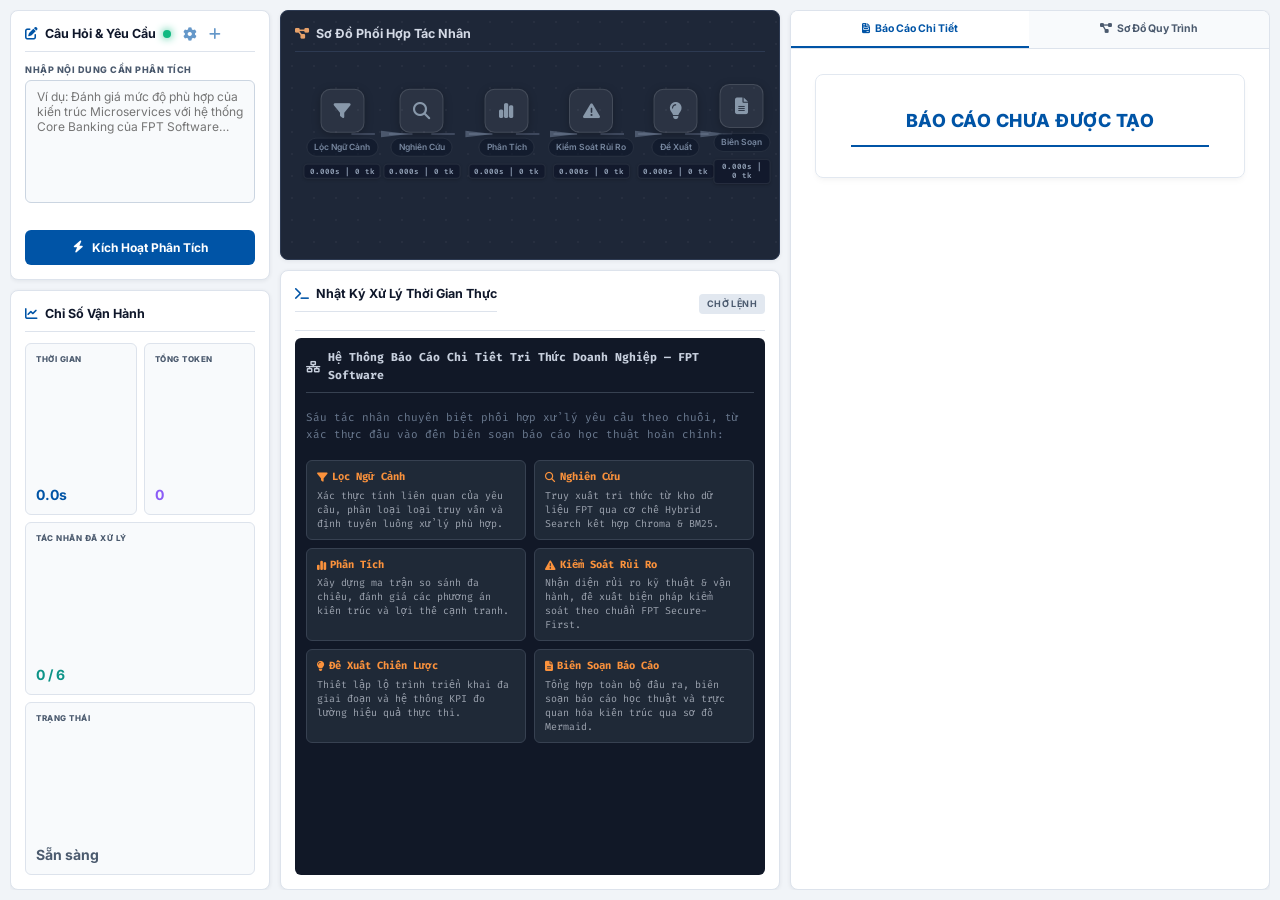
==== static/index.html @ 43782a9c "Sửa lỗi PDF trang trắng: Đổi sang html2pdf.js, bỏ opacity:0, thêm fallback window.print() Nguyên nhâ" ====
<!DOCTYPE html>
<html lang="vi">
<head>
    <meta charset="UTF-8">
    <meta name="viewport" content="width=device-width, initial-scale=1.0">
    <title>FPT Software — Nền Tảng Báo Cáo Chi Tiết Chiến Lược Multi-Agent AI</title>
    <meta name="description" content="Hệ thống nghiên cứu và báo cáo chi tiết AI-First của FPT Software, vận hành bởi kiến trúc Multi-Agent.">
    <link rel="icon" type="image/png" href="/favicon.png">
    <!-- Google Fonts -->
    <link rel="preconnect" href="https://fonts.googleapis.com">
    <link rel="preconnect" href="https://fonts.gstatic.com" crossorigin>
    <link href="https://fonts.googleapis.com/css2?family=Inter:wght@300;400;500;600;700;800&family=Fira+Code:wght@400;500&display=swap" rel="stylesheet">
    <!-- Font Awesome -->
    <link rel="stylesheet" href="lib/all.min.css?v=20">
    <!-- Main Stylesheet -->
    <link rel="stylesheet" href="style.css?v=33">
    <!-- Markdown Parser -->
    <script src="lib/marked.min.js"></script>
    <!-- KaTeX for LaTeX rendering -->
    <link rel="stylesheet" href="https://cdnjs.cloudflare.com/ajax/libs/KaTeX/0.16.8/katex.min.css" crossorigin="anonymous">
    <script src="https://cdnjs.cloudflare.com/ajax/libs/KaTeX/0.16.8/katex.min.js" crossorigin="anonymous"></script>
    <script src="https://cdnjs.cloudflare.com/ajax/libs/KaTeX/0.16.8/contrib/auto-render.min.js" crossorigin="anonymous"></script>
    <!-- Mermaid Diagram Library -->
    <script src="lib/mermaid.min.js"></script>
    <!-- html-docx-js: converts HTML to real .docx Word file -->
    <script src="lib/html-docx.js"></script>
    <!-- html2pdf.js: client-side PDF generation with auto-download -->
    <script src="https://cdnjs.cloudflare.com/ajax/libs/html2pdf.js/0.10.1/html2pdf.bundle.min.js" crossorigin="anonymous"></script>
    <script>
        mermaid.initialize({
            startOnLoad: false,
            theme: 'neutral',
            securityLevel: 'loose',
            flowchart: { useMaxWidth: true, htmlLabels: false }
        });
    </script>
</head>
<body>
    <div class="app-container">

        <!-- Main Workspace -->
        <main class="workspace">

            <!-- ═══ Left Sidebar ═══ -->
            <section class="sidebar-left">

                <!-- Input & Action Panel -->
                <div class="panel input-panel">
                    <h2>
                        <i class="fa-solid fa-pen-to-square"></i> Câu Hỏi &amp; Yêu Cầu
                        <span class="header-actions" style="float: right; display: flex; gap: 12px; align-items: center;">
                            <span id="connection-status-dot" style="width: 8px; height: 8px; border-radius: 50%; background-color: #94a3b8; display: inline-block; transition: background-color 0.3s; box-shadow: 0 0 4px rgba(148, 163, 184, 0.5);" title="Đang kiểm tra kết nối..."></span>
                            <i class="fa-solid fa-gear" id="server-settings-btn" style="cursor: pointer; opacity: 0.6; font-size: 13.5px; transition: opacity 0.2s;" title="Cấu hình máy chủ"></i>
                            <i class="fa-solid fa-plus" id="new-chat-btn" style="cursor: pointer; opacity: 0.6; font-size: 13.5px; transition: opacity 0.2s;" title="Trò chuyện mới"></i>
                        </span>
                    </h2>

                    <div id="server-settings-group" style="display: none; padding: 10px; background: rgba(255,255,255,0.05); border-radius: 6px; margin-bottom: 12px; border: 1px solid rgba(255,255,255,0.1); flex-direction: column; gap: 8px;">
                        <div>
                            <div style="display: flex; justify-content: space-between; align-items: center; margin-bottom: 4px;">
                                <label for="server-url-input" style="font-size: 11px; color: var(--text-secondary); display: block; margin: 0;">Địa chỉ Server API (Mặc định: Tự động)</label>
                                <span id="server-connection-text" style="font-size: 10px; color: #94a3b8; font-weight: 600;">Đang kiểm tra...</span>
                            </div>
                            <input type="text" id="server-url-input" class="glass-input" style="padding: 6px 10px; font-size: 12px;" placeholder="Ví dụ: http://127.0.0.1:8000">
                        </div>
                        <div>
                            <label for="ollama-key-input" style="font-size: 11px; color: var(--text-secondary); display: block; margin-bottom: 4px;">Khóa API Ollama Cloud (Ghi đè mặc định)</label>
                            <input type="password" id="ollama-key-input" class="glass-input" style="padding: 6px 10px; font-size: 12px;" placeholder="Nhập Ollama API Key của bạn">
                        </div>
                        <div>
                            <label for="openrouter-key-input" style="font-size: 11px; color: var(--text-secondary); display: block; margin-bottom: 4px;">Khóa API OpenRouter (Dự phòng lỗi 429)</label>
                            <input type="password" id="openrouter-key-input" class="glass-input" style="padding: 6px 10px; font-size: 12px;" placeholder="Nhập OpenRouter API Key (miễn phí)">
                        </div>
                    </div>

                    <div class="form-group">
                        <label for="topic-input">Nhập nội dung cần phân tích</label>
                        <div class="chat-input-wrapper" style="position: relative;">
                            <textarea
                                id="topic-input"
                                class="glass-input"
                                rows="7"
                                placeholder="Ví dụ: Đánh giá mức độ phù hợp của kiến trúc Microservices với hệ thống Core Banking của FPT Software…"></textarea>
                        </div>
                    </div>

                    <div style="display: flex; gap: 8px; margin-top: 10px;">
                        <button id="run-btn" class="glow-button" style="flex-grow: 1;">
                            <i class="fa-solid fa-bolt"></i> Kích Hoạt Phân Tích
                        </button>
                        <button id="stop-btn" type="button" class="glow-button" style="background: var(--fpt-orange); display: none; width: auto; padding: 10px 14px;" title="Tạm Dừng Phân Tích">
                            <i class="fa-solid fa-pause"></i> Tạm Dừng
                        </button>
                    </div>

                    <!-- Download Buttons (hidden until report is ready) -->
                    <div id="download-group" style="display:none; flex-direction:column; gap:6px; margin-top:10px;">
                        <button id="download-pdf-btn" class="action-btn" style="width:100%;justify-content:center;gap:8px;padding:10px;font-size:11px;border-radius:6px;border-color: #93c5fd; color: #1d4ed8; background: #ffffff;">
                            <i class="fa-solid fa-file-pdf"></i> Xuất báo cáo chi tiết (PDF)
                        </button>
                        <button id="download-diagram-btn" class="action-btn" style="width:100%;justify-content:center;gap:8px;padding:10px;font-size:11px;border-radius:6px;">
                            <i class="fa-solid fa-image"></i> Xuất sơ đồ quy trình
                        </button>
                    </div>


                </div>

                <!-- Metrics Panel -->
                <div class="panel metrics-panel">
                    <h2><i class="fa-solid fa-chart-line"></i> Chỉ Số Vận Hành</h2>
                    <div class="metrics-grid">
                        <div class="metric-card">
                            <span class="metric-label">Thời Gian</span>
                            <span id="stat-time" class="metric-value">0.0s</span>
                        </div>
                        <div class="metric-card">
                            <span class="metric-label">Tổng Token</span>
                            <span id="stat-tokens" class="metric-value">0</span>
                        </div>
                        <div class="metric-card full-width">
                            <span class="metric-label">Tác Nhân Đã Xử Lý</span>
                            <span id="stat-agents" class="metric-value">0 / 6</span>
                        </div>
                        <div class="metric-card full-width">
                            <span class="metric-label">Trạng Thái</span>
                            <span id="stat-status" class="metric-value" style="color: var(--text-secondary);">Sẵn sàng</span>
                        </div>

                    </div>
                </div>
            </section>

            <!-- ═══ Middle: Graph + Console ═══ -->
            <section class="middle-content">

                <!-- LangGraph Pipeline Visualizer -->
                <div class="panel graph-panel">
                    <h2><i class="fa-solid fa-diagram-project"></i> Sơ Đồ Phối Hợp Tác Nhân</h2>

                    <div class="graph-visualizer">
                        <!-- SVG Edges -->
                        <svg class="graph-edges"
                             viewBox="0 0 100 100"
                             preserveAspectRatio="none"
                             style="position:absolute;top:0;left:0;width:100%;height:100%;pointer-events:none;z-index:1;">
                            <defs>
                                <marker id="arrow" viewBox="0 0 10 10" refX="9" refY="5"
                                        markerWidth="5" markerHeight="5" orient="auto-start-reverse">
                                    <path d="M 0 2 L 8 5 L 0 8 z" fill="rgba(120,136,160,0.5)"/>
                                </marker>
                                <marker id="arrow-researcher" viewBox="0 0 10 10" refX="9" refY="5"
                                        markerWidth="5" markerHeight="5" orient="auto-start-reverse">
                                    <path d="M 0 2 L 8 5 L 0 8 z" fill="#2f88d4"/>
                                </marker>
                                <marker id="arrow-analyst" viewBox="0 0 10 10" refX="9" refY="5"
                                        markerWidth="5" markerHeight="5" orient="auto-start-reverse">
                                    <path d="M 0 2 L 8 5 L 0 8 z" fill="#8b5cf6"/>
                                </marker>
                                <marker id="arrow-risk" viewBox="0 0 10 10" refX="9" refY="5"
                                        markerWidth="5" markerHeight="5" orient="auto-start-reverse">
                                    <path d="M 0 2 L 8 5 L 0 8 z" fill="#d97706"/>
                                </marker>
                                <marker id="arrow-recommender" viewBox="0 0 10 10" refX="9" refY="5"
                                        markerWidth="5" markerHeight="5" orient="auto-start-reverse">
                                    <path d="M 0 2 L 8 5 L 0 8 z" fill="#16a069"/>
                                </marker>
                                <marker id="arrow-reporter" viewBox="0 0 10 10" refX="9" refY="5"
                                        markerWidth="5" markerHeight="5" orient="auto-start-reverse">
                                    <path d="M 0 2 L 8 5 L 0 8 z" fill="#0d9488"/>
                                </marker>
                            </defs>

                            <!-- Pipeline edges -->
                            <line id="edge-guardrail-researcher"
                                  x1="12" y1="50" x2="25" y2="50"
                                  stroke="rgba(120,136,160,0.4)" stroke-width="1.5"
                                  stroke-dasharray="4 3" marker-end="url(#arrow)"/>
                            <line id="edge-researcher-analyst"
                                  x1="29" y1="50" x2="43" y2="50"
                                  stroke="rgba(120,136,160,0.4)" stroke-width="1.5"
                                  stroke-dasharray="4 3" marker-end="url(#arrow)"/>
                            <line id="edge-analyst-risk_assessor"
                                  x1="47" y1="50" x2="61" y2="50"
                                  stroke="rgba(120,136,160,0.4)" stroke-width="1.5"
                                  stroke-dasharray="4 3" marker-end="url(#arrow)"/>
                            <line id="edge-risk_assessor-recommender"
                                  x1="65" y1="50" x2="79" y2="50"
                                  stroke="rgba(120,136,160,0.4)" stroke-width="1.5"
                                  stroke-dasharray="4 3" marker-end="url(#arrow)"/>
                            <line id="edge-recommender-reporter"
                                  x1="83" y1="50" x2="93" y2="50"
                                  stroke="rgba(120,136,160,0.4)" stroke-width="1.5"
                                  stroke-dasharray="4 3" marker-end="url(#arrow)"/>
                            <line id="edge-researcher-reporter"
                                  x1="29" y1="50" x2="93" y2="50"
                                  stroke="rgba(120,136,160,0.4)" stroke-width="1.5"
                                  stroke-dasharray="4 3" marker-end="url(#arrow)"
                                  style="display: none;"/>
                        </svg>

                        <!-- Nodes -->
                        <div class="nodes-container">
                            <div class="graph-node" id="node-guardrail" data-agent="Lọ́c Ngữ Cảnh">
                                <div class="node-icon"><i class="fa-solid fa-filter"></i></div>
                                <span class="node-label">Lọ́c Ngữ Cảnh</span>
                                <span class="node-metrics-badge" id="metrics-guardrail">0.000s | 0 tk</span>
                            </div>
                            <div class="graph-node" id="node-researcher" data-agent="Nghiên Cứu">
                                <div class="node-icon"><i class="fa-solid fa-magnifying-glass"></i></div>
                                <span class="node-label">Nghiên Cứu</span>
                                <span class="node-metrics-badge" id="metrics-researcher">0.000s | 0 tk</span>
                            </div>
                            <div class="graph-node" id="node-analyst" data-agent="Phân Tích">
                                <div class="node-icon"><i class="fa-solid fa-chart-simple"></i></div>
                                <span class="node-label">Phân Tích</span>
                                <span class="node-metrics-badge" id="metrics-analyst">0.000s | 0 tk</span>
                            </div>
                            <div class="graph-node" id="node-risk_assessor" data-agent="Kiểm Soát Rủi Ro">
                                <div class="node-icon"><i class="fa-solid fa-triangle-exclamation"></i></div>
                                <span class="node-label">Kiểm Soát Rủi Ro</span>
                                <span class="node-metrics-badge" id="metrics-risk_assessor">0.000s | 0 tk</span>
                            </div>
                            <div class="graph-node" id="node-recommender" data-agent="Đề Xuất Chiến Lược">
                                <div class="node-icon"><i class="fa-solid fa-lightbulb"></i></div>
                                <span class="node-label">Đề Xuất</span>
                                <span class="node-metrics-badge" id="metrics-recommender">0.000s | 0 tk</span>
                            </div>
                            <div class="graph-node" id="node-reporter" data-agent="Biên Soạn Báo Cáo">
                                <div class="node-icon"><i class="fa-solid fa-file-lines"></i></div>
                                <span class="node-label">Biên Soạn</span>
                                <span class="node-metrics-badge" id="metrics-reporter">0.000s | 0 tk</span>
                            </div>
                        </div>
                    </div>
                </div>

                <!-- Live Agent Console -->
                <div class="panel console-panel">
                    <div class="console-header">
                        <h2><i class="fa-solid fa-terminal"></i> Nhật Ký Xử Lý Thời Gian Thực</h2>
                        <div id="active-agent-badge" class="agent-badge inactive">Chờ lệnh</div>
                    </div>
                    <div class="console-body" id="console-output">
                        <div class="console-welcome">
                            <p class="welcome-title"><i class="fa-solid fa-network-wired"></i> Hệ Thống Báo Cáo Chi Tiết Tri Thức Doanh Nghiệp — FPT Software</p>
                            <p>Sáu tác nhân chuyên biệt phối hợp xử lý yêu cầu theo chuỗi, từ xác thực đầu vào đến biên soạn báo cáo học thuật hoàn chỉnh:</p>
                            <div class="welcome-grid">
                                <div class="welcome-card">
                                    <h4><i class="fa-solid fa-filter"></i> Lọc Ngữ Cảnh</h4>
                                    <p>Xác thực tính liên quan của yêu cầu, phân loại loại truy vấn và định tuyến luồng xử lý phù hợp.</p>
                                </div>
                                <div class="welcome-card">
                                    <h4><i class="fa-solid fa-magnifying-glass"></i> Nghiên Cứu</h4>
                                    <p>Truy xuất tri thức từ kho dữ liệu FPT qua cơ chế Hybrid Search kết hợp Chroma &amp; BM25.</p>
                                </div>
                                <div class="welcome-card">
                                    <h4><i class="fa-solid fa-chart-simple"></i> Phân Tích</h4>
                                    <p>Xây dựng ma trận so sánh đa chiều, đánh giá các phương án kiến trúc và lợi thế cạnh tranh.</p>
                                </div>
                                <div class="welcome-card">
                                    <h4><i class="fa-solid fa-triangle-exclamation"></i> Kiểm Soát Rủi Ro</h4>
                                    <p>Nhận diện rủi ro kỹ thuật &amp; vận hành, đề xuất biện pháp kiểm soát theo chuẩn FPT Secure-First.</p>
                                </div>
                                <div class="welcome-card">
                                    <h4><i class="fa-solid fa-lightbulb"></i> Đề Xuất Chiến Lược</h4>
                                    <p>Thiết lập lộ trình triển khai đa giai đoạn và hệ thống KPI đo lường hiệu quả thực thi.</p>
                                </div>
                                <div class="welcome-card">
                                    <h4><i class="fa-solid fa-file-lines"></i> Biên Soạn Báo Cáo</h4>
                                    <p>Tổng hợp toàn bộ đầu ra, biên soạn báo cáo học thuật và trực quan hóa kiến trúc qua sơ đồ Mermaid.</p>
                                </div>
                            </div>
                        </div>
                    </div>
                </div>
            </section>

            <!-- ═══ Right Sidebar: Output Tabs ═══ -->
            <section class="sidebar-right">
                <div class="panel tabs-panel">
                    <div class="tabs-header">
                        <button class="tab-btn active" data-tab="report-tab" id="tab-btn-report" style="flex-grow:1;">
                            <i class="fa-solid fa-file-invoice"></i> Báo Cáo Chi Tiết
                        </button>
                        <button class="tab-btn" data-tab="diagram-tab" id="tab-btn-diagram" style="flex-grow:1;">
                            <i class="fa-solid fa-diagram-project"></i> Sơ Đồ Quy Trình
                        </button>
                    </div>

                    <div class="tabs-content">
                        <!-- Report Tab -->
                        <div class="tab-pane active" id="report-tab">
                            <div class="markdown-report" id="report-view">
                                <p class="placeholder-text">Báo cáo chi tiết chiến lược sẽ được hiển thị tại đây sau khi phân tích hoặc tải tệp hoàn tất.</p>
                            </div>
                        </div>

                        <!-- Diagram Tab -->
                        <div class="tab-pane" id="diagram-tab">
                            <div class="diagram-container">
                                <div class="diagram-toolbar" style="display: flex; justify-content: space-between; align-items: center; margin-bottom: 8px;">
                                    <h3 style="margin: 0; display: none;"><i class="fa-solid fa-share-nodes"></i> Sơ Đồ Luồng Quy Trình Hệ Thống</h3>
                                    <div class="scale-controls" style="display: flex; gap: 4px; align-items: center;">
                                        <button id="zoom-out-btn" class="action-btn" title="Thu nhỏ" style="padding: 4px 8px; font-size: 10px; border-radius: 4px; display: inline-flex; align-items: center; justify-content: center; height: 22px; width: 22px;"><i class="fa-solid fa-magnifying-glass-minus"></i></button>
                                        <span id="zoom-level" style="font-size: 10px; color: var(--text-muted); min-width: 32px; text-align: center; font-weight: 600;">100%</span>
                                        <button id="zoom-in-btn" class="action-btn" title="Phóng to" style="padding: 4px 8px; font-size: 10px; border-radius: 4px; display: inline-flex; align-items: center; justify-content: center; height: 22px; width: 22px;"><i class="fa-solid fa-magnifying-glass-plus"></i></button>
                                        <button id="zoom-reset-btn" class="action-btn" title="Đặt lại" style="padding: 4px 8px; font-size: 10px; border-radius: 4px; display: inline-flex; align-items: center; justify-content: center; height: 22px; width: 22px; margin-left: 2px;"><i class="fa-solid fa-arrows-to-eye"></i></button>
                                    </div>
                                </div>
                                <div id="mermaid-render-output" class="mermaid-diagram-output" style="position: relative; overflow: auto; min-height: 250px; max-height: 450px; border: 1px solid var(--panel-border); border-radius: 6px; background: #ffffff; padding: 10px; text-align: center; display: flex; justify-content: center; align-items: center;">
                                    <p class="placeholder-text">Sơ đồ quy trình sẽ được hiển thị tại đây sau khi phân tích hoàn tất.</p>
                                </div>
                                <div id="mermaid-explanation-container" class="diagram-explanation-container" style="display:none; margin-top: 15px; padding: 15px; background: #f8fafc; border: 1px solid #e2e8f0; border-radius: 6px; box-shadow: 0 1px 3px rgba(0,0,0,0.05);">
                                    <h4 style="margin-top:0; margin-bottom:8px; color: var(--fpt-blue); font-size:12px; font-weight:700;"><i class="fa-solid fa-circle-info"></i> Mô tả chi tiết sơ đồ</h4>
                                    <div id="mermaid-explanation-content" style="font-size:11.5px; line-height:1.6; color: var(--text-secondary);"></div>
                                </div>
                            </div>
                        </div>
                    </div>
                </div>
            </section>
        </main>
    </div>

    <!-- Zoom Modal -->
    <div id="image-zoom-modal" style="display: none; position: fixed; top: 0; left: 0; width: 100%; height: 100%; background: rgba(15, 23, 42, 0.9); z-index: 9999; justify-content: center; align-items: center; padding: 20px;">
        <button id="close-zoom-modal" style="position: absolute; top: 20px; right: 20px; background: rgba(255, 255, 255, 0.2); border: none; color: white; border-radius: 50%; width: 40px; height: 40px; font-size: 20px; cursor: pointer; display: flex; align-items: center; justify-content: center; transition: background 0.2s;">&times;</button>
        <img id="zoomed-image-el" src="" style="max-width: 90%; max-height: 90%; object-fit: contain; box-shadow: 0 4px 20px rgba(0,0,0,0.5); border-radius: 8px;">
    </div>

    <!-- App Script -->
    <script src="app.js?v=33"></script>
</body>
</html>
---- static/style.css ----
/* =========================================================
   FPT Software — AI Consulting Dashboard — Professional Theme
   ========================================================= */
:root {
    /* Brand Palette */
    --fpt-blue:       #0054a6;
    --fpt-blue-light: #1a6dc7;
    --fpt-orange:     #e8621a;
    --fpt-navy:       #0f172a;

    /* Page & Panel Backgrounds */
    --bg-main:        #f1f4f8;
    --panel-bg:       #ffffff;
    --panel-border:   #dde3ec;
    --panel-shadow:   rgba(15, 23, 42, 0.07);

    /* Text */
    --text-primary:   #0f172a;
    --text-secondary: #4b5a6e;
    --text-muted:     #8898aa;

    /* Agent accent colours — muted, professional */
    --accent-guardrail:   #e05577;
    --accent-researcher:  #2f88d4;
    --accent-analyst:     #8b5cf6;
    --accent-risk:        #d97706;
    --accent-recommender: #16a069;
    --accent-reporter:    #0d9488;

    /* Typography */
    --font-heading: 'Inter', sans-serif;
    --font-body:    'Inter', sans-serif;
    --font-code:    'Fira Code', monospace;

    /* Transitions */
    --trans-fast: 0.15s ease;
    --trans-med:  0.25s ease;
}

/* ── Global Reset ─────────────────────────────────────── */
*, *::before, *::after {
    box-sizing: border-box;
    margin: 0;
    padding: 0;
}

body {
    background-color: var(--bg-main);
    color: var(--text-primary);
    font-family: var(--font-body);
    font-size: 13px;
    line-height: 1.5;
    height: 100vh;
    overflow: hidden;
}

/* ── Scrollbars ───────────────────────────────────────── */
::-webkit-scrollbar { width: 5px; height: 5px; }
::-webkit-scrollbar-track { background: var(--bg-main); }
::-webkit-scrollbar-thumb { background: #c1cbd8; border-radius: 3px; }
::-webkit-scrollbar-thumb:hover { background: #8898aa; }

/* ── App Container ────────────────────────────────────── */
.app-container {
    display: flex;
    flex-direction: column;
    height: 100vh;
    padding: 10px;
    gap: 10px;
}

/* ── Header ───────────────────────────────────────────── */
.app-header {
    background: var(--panel-bg);
    border: 1px solid var(--panel-border);
    box-shadow: 0 1px 4px var(--panel-shadow);
    border-radius: 8px;
    padding: 9px 14px;
    display: flex;
    justify-content: space-between;
    align-items: center;
}

.logo-area { display: flex; align-items: center; gap: 10px; }
.logo-icon  { font-size: 22px; color: var(--fpt-blue); }

.header-text h1 {
    font-family: var(--font-heading);
    font-size: 15px;
    font-weight: 800;
    color: var(--fpt-navy);
    letter-spacing: -0.3px;
}
.header-text .subtitle {
    font-size: 10.5px;
    color: var(--text-secondary);
    margin-top: 1px;
}

.academic-badge {
    background: #eff6ff;
    border: 1px solid #bfdbfe;
    border-radius: 4px;
    padding: 4px 9px;
    font-size: 9.5px;
    font-weight: 700;
    color: var(--fpt-blue);
    text-transform: uppercase;
    letter-spacing: 0.5px;
}

/* ── Workspace Layout ─────────────────────────────────── */
.workspace {
    display: flex;
    flex-grow: 1;
    gap: 10px;
    height: calc(100vh - 25px);
    overflow: hidden;
}

.sidebar-left {
    width: 260px;
    display: flex;
    flex-direction: column;
    gap: 10px;
    flex-shrink: 0;
}

.middle-content {
    flex-grow: 1;
    display: flex;
    flex-direction: column;
    gap: 10px;
    min-width: 0;
}

.sidebar-right {
    width: 480px;
    display: flex;
    flex-direction: column;
    flex-shrink: 0;
}

/* ── Panels ───────────────────────────────────────────── */
.panel {
    background: var(--panel-bg);
    border: 1px solid var(--panel-border);
    box-shadow: 0 1px 4px var(--panel-shadow);
    border-radius: 8px;
    padding: 14px;
    display: flex;
    flex-direction: column;
}

.panel h2 {
    font-family: var(--font-heading);
    font-size: 12.5px;
    font-weight: 700;
    color: var(--fpt-navy);
    margin-bottom: 11px;
    display: flex;
    align-items: center;
    gap: 7px;
    border-bottom: 1px solid var(--panel-border);
    padding-bottom: 7px;
}

.panel h2 i { color: var(--fpt-blue); }

/* ── Form Elements ────────────────────────────────────── */
.form-group { margin-bottom: 11px; }

.form-group label {
    display: block;
    font-size: 9px;
    font-weight: 800;
    color: var(--text-secondary);
    text-transform: uppercase;
    letter-spacing: 0.5px;
    margin-bottom: 4px;
}

.glass-input {
    width: 100%;
    background: #f8fafc;
    border: 1px solid #cbd5e1;
    border-radius: 6px;
    padding: 8px 11px;
    color: var(--text-primary);
    font-family: var(--font-body);
    font-size: 12px;
    outline: none;
    transition: border-color var(--trans-fast), box-shadow var(--trans-fast);
    resize: none;
}
.glass-input:focus {
    border-color: var(--fpt-blue);
    box-shadow: 0 0 0 2px rgba(0, 84, 166, 0.12);
}

/* ── Buttons ──────────────────────────────────────────── */
.glow-button {
    width: 100%;
    background: var(--fpt-blue);
    border: none;
    border-radius: 6px;
    padding: 10px;
    color: #fff;
    font-family: var(--font-heading);
    font-weight: 700;
    font-size: 12px;
    cursor: pointer;
    display: flex;
    justify-content: center;
    align-items: center;
    gap: 8px;
    transition: background-color var(--trans-fast), transform 0.1s;
}
.glow-button:hover   { background: #003e7d; }
.glow-button:active  { transform: translateY(1px); }
.glow-button:disabled { opacity: 0.6; cursor: not-allowed; }

.action-btn {
    background: #eff6ff;
    border: 1px solid #bfdbfe;
    border-radius: 4px;
    padding: 4px 8px;
    font-family: var(--font-heading);
    font-size: 9px;
    font-weight: 700;
    color: var(--fpt-blue);
    cursor: pointer;
    display: flex;
    align-items: center;
    gap: 4px;
    transition: background var(--trans-fast);
}
.action-btn:hover { background: #dbeafe; }

/* Download group container */
#download-group .action-btn { display: flex; }
#download-pdf-btn   { border-color: var(--fpt-orange); color: var(--fpt-orange); background: #ffffff; }
#download-pdf-btn:hover { background: var(--fpt-orange); color: #ffffff; }
#download-docx-btn  { border-color: #93c5fd; color: #1d4ed8; }
#download-docx-btn:hover { background: #dbeafe; }
#download-diagram-btn { border-color: var(--fpt-orange); color: var(--fpt-orange); background: #ffffff; }
#download-diagram-btn:hover { background: var(--fpt-orange); color: #ffffff; }
#download-md-btn    { border-color: #c4b5fd; color: #7c3aed; }
#download-md-btn:hover { background: #ede9fe; }

/* ── Metrics Dashboard ────────────────────────────────── */
.metrics-panel { flex-grow: 1; }

.metrics-grid {
    display: grid;
    grid-template-columns: repeat(2, 1fr);
    gap: 7px;
    flex-grow: 1;
}

.metric-card {
    background: #f8fafc;
    border: 1px solid var(--panel-border);
    border-radius: 6px;
    padding: 9px 10px;
    display: flex;
    flex-direction: column;
    justify-content: space-between;
}
.metric-card.full-width { grid-column: span 2; }

.metric-label {
    font-size: 8px;
    font-weight: 800;
    text-transform: uppercase;
    letter-spacing: 0.5px;
    color: var(--text-secondary);
}

.metric-value {
    font-family: var(--font-heading);
    font-size: 14px;
    font-weight: 700;
    margin-top: 4px;
}

#stat-time   { color: var(--fpt-blue); }
#stat-tokens { color: var(--accent-analyst); }
#stat-agents { color: var(--accent-reporter); }

.token-breakdown { padding: 10px !important; }

.token-row {
    display: flex;
    justify-content: space-between;
    align-items: center;
    color: var(--text-secondary);
    padding: 2px 0;
    border-bottom: 1px solid #f0f4f8;
}
.token-row:last-child { border-bottom: none; }
.token-row span { display: flex; align-items: center; gap: 5px; }
.token-row strong { color: var(--fpt-navy); font-size: 10px; }

/* ─────────────────────────────────────────────────────────
   LangGraph Agentic Pipeline Visualizer
   ───────────────────────────────────────────────────────── */

.graph-panel {
    height: 250px;
    flex-shrink: 0;
    position: relative;
    /* Soft dark-slate background — professional, not neon */
    background: #1e2738 !important;
    border: 1px solid #2d3a52 !important;
    overflow: hidden;
}

/* Subtle dot-grid overlay */
.graph-panel::before {
    content: '';
    position: absolute;
    inset: 0;
    background-image:
        radial-gradient(circle, rgba(255,255,255,0.04) 1px, transparent 1px);
    background-size: 22px 22px;
    pointer-events: none;
    z-index: 0;
}

.graph-panel h2 {
    color: #d4dae6 !important;
    border-bottom: 1px solid #2d3a52 !important;
    position: relative;
    z-index: 3;
}
.graph-panel h2 i { color: #e8a26a !important; }

.graph-visualizer {
    position: relative;
    width: 100%;
    height: calc(100% - 78px);
    z-index: 2;
}

/* Agent Parameters Panel Styles */
.parameters-panel {
    position: absolute;
    bottom: 0;
    left: 0;
    right: 0;
    height: 38px;
    background: rgba(15, 23, 42, 0.4);
    border-top: 1px solid #2d3a52;
    display: flex;
    align-items: center;
    padding: 0 14px;
    font-family: var(--font-heading);
    font-size: 11px;
    color: #94a3b8;
    z-index: 3;
    gap: 12px;
    overflow: hidden;
}
.param-title {
    font-weight: 700;
    color: #e8a26a;
    white-space: nowrap;
    display: flex;
    align-items: center;
    gap: 4px;
}
.param-details {
    display: flex;
    gap: 16px;
    align-items: center;
    flex-grow: 1;
    overflow-x: auto;
}
.param-item {
    white-space: nowrap;
}
.param-item strong {
    color: #cbd5e1;
}

/* Collapsible Thinking Logs */
.agent-thinking {
    display: none !important;
}

.thinking-cursor {
    display: inline-block;
    animation: blink 0.7s step-end infinite;
    color: #34d399;
}
@keyframes blink { 0%, 100% { opacity: 1; } 50% { opacity: 0; } }

/* Console agent log entries */
.console-agent-header {
    display: flex;
    align-items: center;
    gap: 6px;
    margin-top: 8px;
    margin-bottom: 4px;
    font-size: 11px;
    font-family: var(--font-code);
}
.agent-dot {
    width: 7px;
    height: 7px;
    border-radius: 50%;
    flex-shrink: 0;
}
.console-agent-body {
    padding: 6px 10px;
    color: #8fa3b8;
    line-height: 1.6;
    white-space: pre-wrap;
    word-break: break-word;
    border-radius: 0 4px 4px 0;
    margin-bottom: 12px;
    font-size: 11px;
    font-family: var(--font-code);
    background: rgba(255,255,255,0.02);
}

/* System error block */
.console-error-block {
    background: rgba(239, 68, 68, 0.08);
    border: 1px solid rgba(239, 68, 68, 0.3);
    border-radius: 6px;
    padding: 9px 12px;
    color: #f87171;
    font-size: 11px;
    margin-top: 8px;
    line-height: 1.5;
    font-family: var(--font-code);
}
.console-error-block i { margin-right: 6px; }

/* Pipeline complete card */
.console-complete-card {
    background: rgba(22, 160, 105, 0.08);
    border: 1px solid rgba(22, 160, 105, 0.3);
    border-radius: 6px;
    padding: 10px 14px;
    color: #34d399;
    font-size: 11.5px;
    margin-top: 10px;
    font-family: var(--font-code);
    display: flex;
    align-items: center;
    gap: 8px;
    font-weight: 600;
}

/* Sophisticated Welcome Panel */
.console-welcome {
    color: #9ca3af;
    line-height: 1.6;
    display: flex;
    flex-direction: column;
    gap: 12px;
}
.welcome-title {
    color: #f3f4f6;
    font-weight: 800;
    font-size: 13px;
    border-bottom: 1px solid #374151;
    padding-bottom: 6px;
    margin-bottom: 2px;
    display: flex;
    align-items: center;
    gap: 8px;
}
.welcome-grid {
    display: grid;
    grid-template-columns: repeat(2, 1fr);
    gap: 8px;
    margin-top: 4px;
}
.welcome-card {
    background: #1f2937;
    border: 1px solid #374151;
    border-radius: 6px;
    padding: 8px 10px;
    transition: border-color 0.2s;
}
.welcome-card:hover {
    border-color: #e8621a;
}
.welcome-card h4 {
    font-size: 10.5px;
    font-weight: 700;
    color: #fb923c;
    margin-bottom: 3px;
    display: flex;
    align-items: center;
    gap: 4px;
}
.welcome-card p {
    font-size: 10px;
    color: #9ca3af;
    margin: 0;
    line-height: 1.4;
}

.nodes-container {
    position: relative;
    width: 100%;
    height: 100%;
    z-index: 2;
}

/* ── Node Positions ───────────────────────────────────── */
.graph-node {
    position: absolute;
    display: flex;
    flex-direction: column;
    align-items: center;
    gap: 5px;
    transform: translate(-50%, -50%);
    cursor: pointer;
    transition: transform var(--trans-med) cubic-bezier(0.4, 0, 0.2, 1);
}

#node-guardrail   { left: 10%; top: 50%; --node-color: var(--accent-guardrail); }
#node-researcher  { left: 27%; top: 50%; --node-color: var(--accent-researcher); }
#node-analyst     { left: 45%; top: 50%; --node-color: var(--accent-analyst); }
#node-risk_assessor { left: 63%; top: 50%; --node-color: var(--accent-risk); }
#node-recommender { left: 81%; top: 50%; --node-color: var(--accent-recommender); }
#node-reporter    { left: 95%; top: 50%; --node-color: var(--accent-reporter); }

/* ── Node Icon ────────────────────────────────────────── */
.node-icon {
    width: 44px;
    height: 44px;
    border-radius: 10px;
    background: rgba(255,255,255,0.06);
    border: 1.5px solid rgba(255,255,255,0.12);
    display: flex;
    justify-content: center;
    align-items: center;
    font-size: 17px;
    color: #8898aa;
    position: relative;
    transition: all var(--trans-med) cubic-bezier(0.4, 0, 0.2, 1);
    box-shadow: 0 2px 8px rgba(0,0,0,0.25);
}

.node-label {
    font-size: 8.5px;
    font-weight: 600;
    color: #7888a0;
    white-space: nowrap;
    background: rgba(15, 23, 42, 0.65);
    padding: 2px 7px;
    border-radius: 9999px;
    border: 1px solid rgba(255,255,255,0.08);
    transition: all var(--trans-med) ease;
}

.node-metrics-badge {
    font-family: var(--font-code);
    font-size: 7.5px;
    font-weight: 600;
    color: #94a3b8;
    white-space: normal;
    word-break: break-word;
    text-align: center;
    background: rgba(15, 23, 42, 0.8);
    padding: 2px 5px;
    border-radius: 4px;
    border: 1px solid rgba(255, 255, 255, 0.08);
    transition: all var(--trans-med) ease;
    margin-top: 2px;
    box-shadow: 0 1px 3px rgba(0, 0, 0, 0.2);
    max-width: 90px;
    line-height: 1.3;
}

.graph-node.active .node-metrics-badge {
    color: #fff !important;
    background: rgba(0, 0, 0, 0.45) !important;
    border-color: rgba(255, 255, 255, 0.2) !important;
}

/* ── Hover ────────────────────────────────────────────── */
.graph-node:hover .node-icon {
    transform: translateY(-3px);
    border-color: rgba(232, 162, 106, 0.6);
    color: #e8e8e8;
    box-shadow: 0 6px 14px rgba(0,0,0,0.35);
}
.graph-node:hover .node-label {
    color: #cbd5e1;
}

/* ── Active Node ──────────────────────────────────────── */
.graph-node.active .node-icon {
    color: #fff !important;
    background: var(--node-color) !important;
    border-color: var(--node-color) !important;
    box-shadow: 0 0 16px rgba(0, 0, 0, 0.4), 0 0 8px var(--node-color) !important;
    transform: translateY(-2px);
}
.graph-node.active .node-label {
    color: #fff !important;
    background: var(--node-color) !important;
    border-color: var(--node-color) !important;
    font-weight: 700;
}

/* ── Completed Node ────────────────────────────────────── */
.graph-node.completed .node-icon {
    color: #fff !important;
    background: var(--node-color) !important;
    border-color: var(--node-color) !important;
    box-shadow: 0 0 10px var(--node-color) !important;
    opacity: 0.8;
}
.graph-node.completed .node-label {
    color: #fff !important;
    background: var(--node-color) !important;
    border-color: var(--node-color) !important;
    opacity: 0.8;
}


/* Soft pulsing ring on active */
.graph-node.active .node-icon::after {
    content: '';
    position: absolute;
    top: -5px; left: -5px; right: -5px; bottom: -5px;
    border-radius: 13px;
    border: 1.5px solid var(--node-color);
    animation: pulse-ring 2s ease-out infinite;
    pointer-events: none;
    opacity: 0.6;
}

@keyframes pulse-ring {
    0%   { transform: scale(1);    opacity: 0.6; }
    70%  { transform: scale(1.30); opacity: 0;   }
    100% { transform: scale(1.30); opacity: 0;   }
}

/* ── SVG Edges ────────────────────────────────────────── */
.graph-edges line {
    stroke: rgba(120, 136, 160, 0.35) !important;
    stroke-width: 1.5px;
    stroke-dasharray: 5 3;
    transition: all 0.35s ease;
}

#edge-guardrail-researcher.active {
    stroke: var(--accent-researcher) !important;
    stroke-width: 2.5px !important;
    stroke-dasharray: 5 3;
    animation: flow-dash 0.9s linear infinite;
    marker-end: url(#arrow-researcher) !important;
}
#edge-researcher-analyst.active {
    stroke: var(--accent-analyst) !important;
    stroke-width: 2.5px !important;
    stroke-dasharray: 5 3;
    animation: flow-dash 0.9s linear infinite;
    marker-end: url(#arrow-analyst) !important;
}
#edge-analyst-risk_assessor.active {
    stroke: var(--accent-risk) !important;
    stroke-width: 2.5px !important;
    stroke-dasharray: 5 3;
    animation: flow-dash 0.9s linear infinite;
    marker-end: url(#arrow-risk) !important;
}
#edge-risk_assessor-recommender.active {
    stroke: var(--accent-recommender) !important;
    stroke-width: 2.5px !important;
    stroke-dasharray: 5 3;
    animation: flow-dash 0.9s linear infinite;
    marker-end: url(#arrow-recommender) !important;
}
#edge-recommender-reporter.active {
    stroke: var(--accent-reporter) !important;
    stroke-width: 2.5px !important;
    stroke-dasharray: 5 3;
    animation: flow-dash 0.9s linear infinite;
    marker-end: url(#arrow-reporter) !important;
}

@keyframes flow-dash {
    to { stroke-dashoffset: -8; }
}

/* ─────────────────────────────────────────────────────────
   Console / Live Output Panel
   ───────────────────────────────────────────────────────── */
.console-panel {
    flex-grow: 1;
    overflow: hidden;
}

.console-header {
    display: flex;
    justify-content: space-between;
    align-items: center;
    border-bottom: 1px solid var(--panel-border);
    padding-bottom: 7px;
    margin-bottom: 7px;
}

.agent-badge {
    font-family: var(--font-heading);
    font-size: 9px;
    font-weight: 700;
    padding: 3px 8px;
    border-radius: 4px;
    text-transform: uppercase;
    letter-spacing: 0.4px;
}
.agent-badge.inactive { background: #e2e8f0; color: var(--text-secondary); }

.agent-badge.active-guardrail    { background: rgba(224, 85, 119, 0.12);  color: var(--accent-guardrail); }
.agent-badge.active-researcher   { background: rgba(47, 136, 212, 0.12); color: var(--accent-researcher); }
.agent-badge.active-analyst      { background: rgba(139, 92, 246, 0.12); color: var(--accent-analyst); }
.agent-badge.active-risk_assessor { background: rgba(217, 119, 6, 0.12); color: var(--accent-risk); }
.agent-badge.active-recommender  { background: rgba(22, 160, 105, 0.12); color: var(--accent-recommender); }
.agent-badge.active-reporter     { background: rgba(13, 148, 136, 0.12); color: var(--accent-reporter); }

.console-body {
    flex-grow: 1;
    background: #111827;
    border-radius: 6px;
    padding: 11px;
    font-family: var(--font-code);
    font-size: 11px;
    color: #d4dae6;
    overflow-y: auto;
    display: flex;
    flex-direction: column;
    gap: 6px;
}

.console-welcome { color: #6b7a90; line-height: 1.6; }
.welcome-title   { color: #c8d0de; font-weight: 700; margin-bottom: 4px; font-size: 11.5px; }
.console-log     { margin-bottom: 3px; white-space: pre-wrap; }

/* ─────────────────────────────────────────────────────────
   Right Sidebar — Tabs
   ───────────────────────────────────────────────────────── */
.tabs-panel {
    flex-grow: 1;
    padding: 0 !important;
    overflow: hidden;
}

.tabs-header {
    display: flex;
    background: #f8fafc;
    border-bottom: 1px solid var(--panel-border);
}

.tab-btn {
    flex-grow: 1;
    background: none;
    border: none;
    border-bottom: 2px solid transparent;
    padding: 11px 5px;
    font-family: var(--font-heading);
    font-weight: 700;
    font-size: 10.5px;
    color: var(--text-secondary);
    cursor: pointer;
    display: flex;
    justify-content: center;
    align-items: center;
    gap: 5px;
    transition: all var(--trans-fast);
}
.tab-btn:hover        { color: var(--fpt-blue); background: #f1f5f9; }
.tab-btn.active       { color: var(--fpt-blue); border-bottom-color: var(--fpt-blue); background: #fff; }

.tabs-content {
    flex-grow: 1;
    position: relative;
    overflow: hidden;
}

.tab-pane {
    position: absolute;
    inset: 0;
    display: none;
    flex-direction: column;
    padding: 20px 24px;
    overflow-y: auto;
}
.tab-pane.active { display: flex; }

/* ── Markdown Report ──────────────────────────────────── */
.markdown-report {
    line-height: 1.75;
    color: #1e293b;
    font-family: 'Inter', system-ui, -apple-system, sans-serif;
    padding: 40px 50px;
    background: #ffffff;
    border: 1px solid #e2e8f0;
    border-radius: 8px;
    box-shadow: 0 4px 6px -1px rgba(0, 0, 0, 0.05), 0 2px 4px -1px rgba(0, 0, 0, 0.03);
    margin: 15px 0;
    max-width: 100%;
    width: 100%;
    box-sizing: border-box;
    position: relative;
    overflow-x: hidden;
}
.markdown-report h1 {
    font-size: 22px;
    margin-bottom: 24px;
    font-weight: 800;
    text-transform: uppercase;
    text-align: center;
    color: #000000;
}
.markdown-report h2 {
    font-size: 18px;
    margin-top: 32px;
    margin-bottom: 16px;
    font-weight: 700;
    color: #0f172a;
    border-bottom: 2px solid #e2e8f0;
    padding-bottom: 6px;
}
.markdown-report h3 {
    font-size: 15px;
    margin-top: 22px;
    margin-bottom: 12px;
    font-weight: 600;
    color: #1e293b;
}
.markdown-report h4 {
    font-size: 14px;
    margin-top: 18px;
    margin-bottom: 10px;
    font-weight: 700;
    color: #334155;
}
.markdown-report h5 {
    font-size: 13px;
    margin-top: 16px;
    margin-bottom: 8px;
    font-weight: 700;
    color: #475569;
}
.markdown-report h6 {
    font-size: 13px;
    margin-top: 14px;
    margin-bottom: 6px;
    font-weight: 600;
    font-style: italic;
    color: #64748b;
}
.markdown-report p  {
    margin-bottom: 14px;
    font-size: 14.2px;
    color: #0f172a; /* Cực kỳ rõ nét, không bị mờ */
    line-height: 1.7;
}
.markdown-report blockquote {
    border-left: 4px solid #94a3b8; /* Slate gray border */
    padding: 8px 16px;
    margin: 16px 24px;
    color: #1e293b; /* Rõ nét hơn */
    font-style: italic;
    background: #f1f5f9; /* Slate gray background */
    border-radius: 0 8px 8px 0;
}
.markdown-report b, .markdown-report strong {
    color: #000000; /* Đen hẳn để in đậm nổi bật */
    font-weight: 700;
}
.markdown-report ul, .markdown-report ol {
    margin-left: 24px;
    margin-bottom: 14px;
    font-size: 14.2px;
    color: #0f172a; /* Cực kỳ rõ nét */
}
.markdown-report li {
    margin-bottom: 8px;
    line-height: 1.6;
}
.markdown-report ul ul, .markdown-report ol ul {
    margin-left: 20px;
    margin-top: 4px;
    margin-bottom: 4px;
    list-style-type: circle;
}
.markdown-report ul ul li, .markdown-report ol ul li {
    font-size: 13.5px;
    color: #1e293b; /* Rõ nét hơn */
}

/* Table scroll wrapper — prevents wide tables from overflowing the report frame */
.markdown-report .table-scroll-wrapper {
    overflow-x: auto;
    -webkit-overflow-scrolling: touch;
    margin: 20px 0;
    border-top: 2px solid #000000;
    border-bottom: 2px solid #000000;
}

.markdown-report table {
    display: table;
    width: 100%;
    min-width: 100%;
    table-layout: auto;
    border-collapse: collapse;
    margin: 0;
    font-size: 12.5px;
    border-top: none;
    border-bottom: none;
    word-wrap: normal;
}
.markdown-report th, .markdown-report td { 
    border: none; 
    padding: 8px 12px; 
    text-align: left; 
    white-space: normal; 
    word-wrap: normal;
    word-break: normal;
    overflow-wrap: break-word;
    min-width: 80px;
}
.markdown-report th         { border-bottom: 1px solid #000000; font-weight: 700; color: #000000; background: transparent; }
.markdown-report td         { border-bottom: 0.5px solid #e5e7eb; color: #000000; }

/* Custom proportional widths for 5-column tables in markdown-report */
.markdown-report table th:first-child:nth-last-child(5) { width: 8%; }
.markdown-report table th:nth-child(2):nth-last-child(4) { width: 17%; }
.markdown-report table th:nth-child(3):nth-last-child(3) { width: 10%; }
.markdown-report table th:nth-child(4):nth-last-child(2) { width: 30%; }
.markdown-report table th:nth-child(5):nth-last-child(1) { width: 35%; }

.markdown-report .katex-display {
    background: transparent !important;
    border-left: none !important;
    padding: 10px 0 !important;
    margin: 16px 0 !important;
    box-shadow: none !important;
    overflow-x: auto;
}

.markdown-report code {
    background: #f3f4f6;
    border: 1px solid #e5e7eb;
    border-radius: 3px;
    padding: 2px 4px;
    font-family: var(--font-code);
    font-size: 11px;
    color: #111827;
}

.markdown-report pre {
    background: #f3f4f6;
    border: 1px solid #e5e7eb;
    border-radius: 6px;
    padding: 12px;
    overflow-x: auto;
    white-space: pre-wrap;
    word-break: break-all;
    margin: 16px 0;
}
.markdown-report pre code {
    padding: 0;
    background: transparent;
    border: none;
    font-size: 11px;
    color: #111827;
}

.markdown-report img {
    max-width: 100%;
    height: auto;
    display: block;
    margin: 16px auto;
}

/* ── Diagram Tab ──────────────────────────────────────── */
.diagram-container { display: flex; flex-direction: column; height: 100%; gap: 8px; }
.diagram-container h3 { font-size: 12px; font-weight: 700; color: var(--fpt-navy); }

.mermaid-diagram-output {
    flex-grow: 1;
    background: #fff;
    border: 1px solid #dde3ec;
    border-radius: 6px;
    padding: 12px;
    overflow: auto;
    display: flex;
    flex-direction: column;
    align-items: center;
    gap: 12px;
}

.mermaid-svg-wrapper {
    width: 100%;
    overflow: auto;
    display: flex;
    justify-content: center;
}

.diagram-explanation-box {
    width: 100%;
    padding: 12px 14px;
    background: #f8fafc;
    border-left: 4px solid var(--fpt-orange);
    border-radius: 0 6px 6px 0;
    font-size: 11.5px;
    line-height: 1.65;
    color: var(--text-secondary);
    box-shadow: 0 1px 3px rgba(0,0,0,0.05);
}
.diagram-explanation-box h4 {
    color: var(--fpt-navy);
    margin-bottom: 7px;
    font-weight: 700;
    display: flex;
    align-items: center;
    gap: 6px;
    font-size: 12px;
}
.diagram-explanation-box h4 i { color: var(--fpt-orange); }
.diagram-explanation-box p { margin: 0; line-height: 1.65; }

/* ── Raw Markdown Tab ─────────────────────────────────── */
.raw-markdown-container { display: flex; flex-direction: column; height: 100%; gap: 7px; }
.raw-header { display: flex; justify-content: space-between; align-items: center; }
.raw-header h3 { font-size: 12px; font-weight: 700; color: var(--fpt-navy); }

.raw-textarea {
    flex-grow: 1;
    background: #f8fafc;
    border: 1px solid #dde3ec;
    border-radius: 6px;
    padding: 11px;
    font-family: var(--font-code);
    font-size: 11px;
    color: var(--text-secondary);
    resize: none;
    outline: none;
}

/* ── Utility ──────────────────────────────────────────── */
.placeholder-text {
    color: var(--text-muted);
    font-style: italic;
    text-align: center;
    margin-top: 36px;
    font-size: 12px;
}

/* Subtle panel highlight when that section is active */
.panel.active-section {
    border-color: var(--fpt-orange) !important;
    box-shadow: 0 0 0 2px rgba(232, 98, 26, 0.18), 0 2px 8px var(--panel-shadow) !important;
    transition: border-color 0.3s ease, box-shadow 0.3s ease;
}

.upload-btn {
    width: 100%;
    background: #f8fafc;
    border: 1px dashed #cbd5e1;
    border-radius: 6px;
    padding: 10px 12px;
    font-family: var(--font-heading);
    font-size: 11px;
    font-weight: 600;
    color: var(--text-secondary);
    cursor: pointer;
    display: flex;
    align-items: center;
    justify-content: flex-start;
    gap: 8px;
    transition: all var(--trans-fast);
}
.upload-btn:hover {
    background: #eff6ff;
    border-color: var(--fpt-blue);
    color: var(--fpt-blue);
}

.graph-node.node-hidden {
    opacity: 0.15 !important;
    pointer-events: none;
    transition: opacity 0.3s ease;
}
.graph-edges line.edge-hidden {
    opacity: 0.15 !important;
    transition: opacity 0.3s ease;
}

/* Header icon actions styling */
.header-actions i:hover {
    opacity: 1 !important;
    color: var(--fpt-orange) !important;
}

/* Hide analysis log suffix in console */
.hide-analysis-suffix .analysis-log-suffix {
    display: none;
}

/* Deep thinking block styling */
.thinking-details {
    margin-left: 12px;
    margin-bottom: 12px;
    border-left: 3px solid #10b981 !important; /* Premium solid green divider */
    padding: 10px 14px !important;
    background: rgba(16, 185, 129, 0.04) !important; /* Premium subtle green background tint */
    border-radius: 0 8px 8px 0;
    color: #cbd5e1; /* Clearer grey text */
    font-size: 12px;
    transition: all 0.2s ease;
}
.thinking-details[open] {
    box-shadow: inset 2px 0 0 rgba(16, 185, 129, 0.3);
}
.thinking-details summary {
    color: #10b981 !important;
    font-weight: 600;
    margin-bottom: 6px;
    font-size: 12px;
    cursor: pointer;
    user-select: none;
    outline: none;
    display: flex;
    align-items: center;
    gap: 6px;
}
.thinking-details summary::-webkit-details-marker {
    color: #10b981;
}

/* ── Academic PDF Export styles (used by html2pdf) ── */
.academic-pdf-export {
    font-family: 'Inter', system-ui, -apple-system, sans-serif;
    color: #0f172a; /* Chữ tối màu, cực kỳ rõ nét */
    background: #ffffff; /* Nền trắng */
    line-height: 1.62;
    font-size: 11pt;
    text-align: left;
    box-sizing: border-box;
}

.academic-pdf-export .pdf-header {
    border-bottom: 2px solid #0f172a;
    padding-bottom: 12px;
    margin-bottom: 30px;
    display: flex;
    justify-content: space-between;
    align-items: flex-end;
}

.academic-pdf-export .pdf-header-title {
    font-size: 16pt;
    font-weight: bold;
    text-transform: uppercase;
    color: #0f172a;
}

.academic-pdf-export .pdf-header-meta {
    text-align: right;
    font-size: 9.5pt;
    color: #4b5563;
}

.academic-pdf-export h1.pdf-title {
    font-size: 18pt;
    font-weight: bold;
    text-align: center;
    margin-top: 15px;
    margin-bottom: 30px;
    text-transform: uppercase;
    color: #000000;
}

.academic-pdf-export h2 {
    font-size: 14pt;
    font-weight: bold;
    margin-top: 25px;
    margin-bottom: 12px;
    border-bottom: 1px solid #0f172a;
    color: #0f172a;
    padding-bottom: 3px;
    page-break-before: always;
    page-break-after: avoid;
}

.academic-pdf-export h3 {
    font-size: 12pt;
    font-weight: bold;
    color: #1e293b;
    margin-top: 18px;
    margin-bottom: 8px;
    page-break-after: avoid;
}

.academic-pdf-export h4 {
    font-size: 11pt;
    font-weight: bold;
    color: #334155;
    margin-top: 14px;
    margin-bottom: 6px;
    page-break-after: avoid;
}

.academic-pdf-export h5 {
    font-size: 10.5pt;
    font-weight: bold;
    color: #475569;
    margin-top: 12px;
    margin-bottom: 6px;
    page-break-after: avoid;
}

.academic-pdf-export h6 {
    font-size: 10pt;
    font-weight: bold;
    font-style: italic;
    color: #64748b;
    margin-top: 10px;
    margin-bottom: 4px;
    page-break-after: avoid;
}

.academic-pdf-export p {
    margin: 0 0 12px;
    text-indent: 24px;
}

.academic-pdf-export p.no-indent, 
.academic-pdf-export p:first-of-type,
.academic-pdf-export p.placeholder-text,
.academic-pdf-export p.header-meta {
    text-indent: 0;
}

.academic-pdf-export ul, .academic-pdf-export ol {
    margin: 0 0 12px 24px;
    padding: 0;
}

.academic-pdf-export li {
    margin-bottom: 4px;
}

.academic-pdf-export table {
    width: 100%;
    table-layout: fixed;
    border-collapse: collapse;
    margin: 18px 0;
    page-break-inside: avoid;
    border-top: 2px solid #0f172a;
    border-bottom: 2px solid #0f172a;
}

.academic-pdf-export th, .academic-pdf-export td {
    padding: 6px 10px;
    font-size: 10pt;
    text-align: left;
    white-space: normal;
    word-wrap: break-word;
    word-break: break-word;
}

.academic-pdf-export th {
    border-bottom: 1px solid #0f172a;
    font-weight: bold;
    background: transparent;
    color: #0f172a;
}

.academic-pdf-export td {
    border-bottom: 0.5px solid #e2e8f0;
}

/* Custom proportional widths for 5-column tables in academic-pdf-export */
.academic-pdf-export table th:first-child:nth-last-child(5) { width: 20%; }
.academic-pdf-export table th:nth-child(2):nth-last-child(4) { width: 25%; }
.academic-pdf-export table th:nth-child(3):nth-last-child(3) { width: 12%; }
.academic-pdf-export table th:nth-child(4):nth-last-child(2) { width: 20%; }
.academic-pdf-export table th:nth-child(5):nth-last-child(1) { width: 23%; }


.academic-pdf-export strong, .academic-pdf-export b {
    color: #000000; /* Chữ in đậm màu đen rõ ràng */
    font-weight: bold;
}

.academic-pdf-export blockquote {
    border-left: 3px solid #0f172a;
    padding: 4px 16px;
    margin: 12px 24px;
    font-style: italic;
    color: #334155;
    background: #f8fafc;
    border-radius: 0 8px 8px 0;
    page-break-inside: avoid;
}

.academic-pdf-export pre {
    background: #f8fafc;
    border: 1px solid #e2e8f0;
    padding: 10px;
    border-radius: 4px;
    overflow-x: auto;
    font-size: 9pt;
    white-space: pre-wrap;
    word-break: break-all;
    page-break-inside: avoid;
}

.academic-pdf-export code {
    background: #f1f5f9;
    color: #0f172a;
    padding: 2px 4px;
    border-radius: 3px;
    font-size: 9pt;
    font-family: monospace;
}

.academic-pdf-export pre code {
    background: none;
    padding: 0;
}

.academic-pdf-export .katex,
.academic-pdf-export .katex-display {
    color: #000000 !important; /* Chữ LaTeX đen thui rõ nét */
}

.academic-pdf-export .katex-display {
    background: transparent !important;
    border-left: none !important;
    padding: 8px 0 !important;
    margin: 12px 0 !important;
    box-shadow: none !important;
    page-break-inside: avoid;
}

.academic-pdf-export .pdf-page-break {
    page-break-before: always;
}

.academic-pdf-export .pdf-mermaid-svg {
    margin: 20px auto;
    text-align: center;
    page-break-inside: avoid;
}

.academic-pdf-export .pdf-mermaid-svg svg {
    max-width: 100% !important;
    height: auto !important;
}

/* ── Word-style Report Layout for Export ── */
.word-style-report {
    font-family: "Times New Roman", Times, serif !important;
    font-size: 12pt;
    line-height: 1.5;
    color: #000000;
    padding: 0;
    margin: 0;
    background: #ffffff;
}
.word-style-report h1,
.word-style-report h2,
.word-style-report h3,
.word-style-report h4,
.word-style-report h5,
.word-style-report h6 {
    font-family: "Times New Roman", Times, serif !important;
    color: #000000 !important;
    font-weight: bold;
    margin-top: 16pt;
    margin-bottom: 8pt;
    border: none !important;
    padding: 0 !important;
    text-transform: none !important;
    page-break-after: avoid;
}
.word-style-report h1 {
    font-size: 18pt;
    text-align: center;
    margin-top: 20pt;
    margin-bottom: 12pt;
}
.word-style-report h2 {
    font-size: 14pt;
    border-bottom: 1px solid #000000 !important;
    padding-bottom: 3px !important;
}
.word-style-report h3 {
    font-size: 12pt;
}
.word-style-report h4 {
    font-size: 11pt;
}
.word-style-report p {
    font-size: 12pt;
    margin: 0 0 10pt 0;
    text-align: left;
    text-indent: 0 !important;
}
.word-style-report ul, 
.word-style-report ol {
    margin: 0 0 10pt 20pt;
    padding: 0;
}
.word-style-report li {
    font-size: 12pt;
    margin-bottom: 4pt;
}
.word-style-report table {
    width: 100% !important;
    border-collapse: collapse !important;
    margin: 12pt 0 !important;
    table-layout: auto !important;
    page-break-inside: avoid;
}
.word-style-report th, 
.word-style-report td {
    border: 1px solid #000000 !important;
    padding: 8px 10px !important;
    font-size: 11pt !important;
    vertical-align: top !important;
    word-break: normal !important;
    word-wrap: normal !important;
    overflow-wrap: break-word !important;
    white-space: normal !important;
    color: #000000 !important;
}
.word-style-report th {
    background-color: #f2f2f2 !important;
    font-weight: bold !important;
    text-align: left !important;
}
.word-style-report blockquote {
    border-left: 3px solid #666666 !important;
    padding: 4px 12px !important;
    margin: 10pt 20pt !important;
    font-style: italic;
    color: #333333 !important;
    background: #f9f9f9 !important;
    border-radius: 0 !important;
}
.word-style-report pre {
    background: #f8f9fa !important;
    border: 1px solid #cccccc !important;
    padding: 8px !important;
    border-radius: 0 !important;
    overflow-x: auto;
    font-size: 10pt;
    white-space: pre-wrap;
    word-break: break-all;
    margin: 10pt 0 !important;
}
.word-style-report code {
    background: #f8f9fa !important;
    color: #000000 !important;
    padding: 2px 4px;
    font-size: 10pt;
    font-family: Consolas, "Courier New", Courier, monospace !important;
}
.word-style-report pre code {
    background: none !important;
    padding: 0 !important;
}
.word-style-report .katex,
.word-style-report .katex-display {
    color: #000000 !important;
}
.word-style-report .katex-display {
    background: transparent !important;
    padding: 6px 0 !important;
    margin: 10px 0 !important;
    box-shadow: none !important;
}
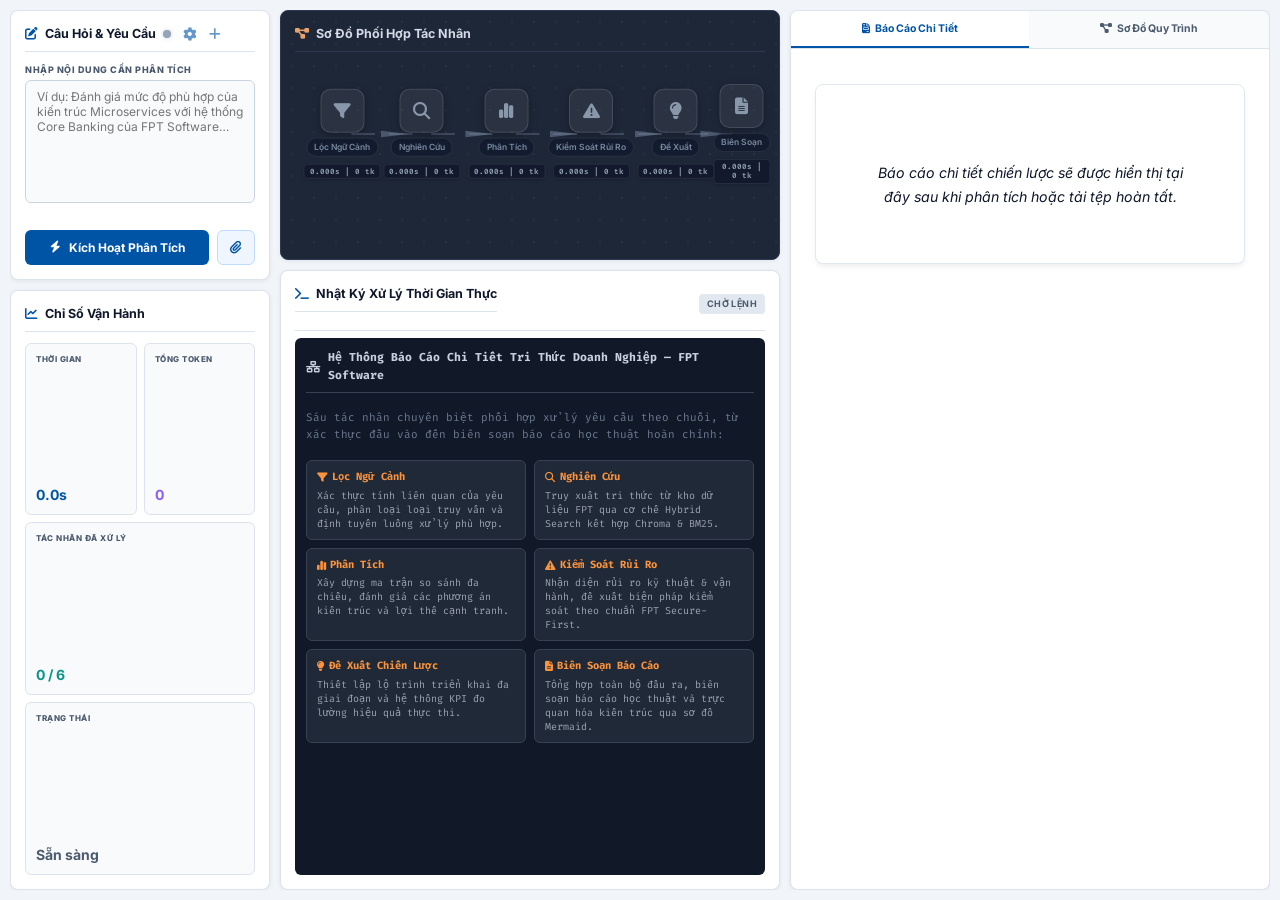
==== commit d6245399: "Sửa triệt để 8 lỗi ẩn: SSE duplicate pipeline, PDF memory leak, typo, dead code, concurrent protecti" ====
--- a/static/index.html
+++ b/static/index.html
@@ -22,8 +22,6 @@
     <script src="https://cdnjs.cloudflare.com/ajax/libs/KaTeX/0.16.8/contrib/auto-render.min.js" crossorigin="anonymous"></script>
     <!-- Mermaid Diagram Library -->
     <script src="lib/mermaid.min.js"></script>
-    <!-- html-docx-js: converts HTML to real .docx Word file -->
-    <script src="lib/html-docx.js"></script>
     <!-- html2pdf.js: client-side PDF generation with auto-download -->
     <script src="https://cdnjs.cloudflare.com/ajax/libs/html2pdf.js/0.10.1/html2pdf.bundle.min.js" crossorigin="anonymous"></script>
     <script>
@@ -91,7 +89,12 @@
                         <button id="stop-btn" type="button" class="glow-button" style="background: var(--fpt-orange); display: none; width: auto; padding: 10px 14px;" title="Tạm Dừng Phân Tích">
                             <i class="fa-solid fa-pause"></i> Tạm Dừng
                         </button>
-                    </div>
+                        <button id="chat-upload-btn" type="button" class="action-btn" title="Tải lên tệp báo cáo (.md, .txt) hoặc sơ đồ (.png, .svg)" style="padding: 10px 12px; font-size: 13px; border-radius: 6px; min-width: 38px;">
+                            <i class="fa-solid fa-paperclip"></i>
+                        </button>
+                        <input type="file" id="chat-file-input" accept=".md,.txt,.png,.jpg,.jpeg,.svg" style="display: none;">
+                    </div>
+                    <div id="chat-upload-status-text" style="display:none; font-size:10px; color:var(--text-muted); margin-top:4px;"></div>
 
                     <!-- Download Buttons (hidden until report is ready) -->
                     <div id="download-group" style="display:none; flex-direction:column; gap:6px; margin-top:10px;">
@@ -330,6 +333,6 @@
     </div>
 
     <!-- App Script -->
-    <script src="app.js?v=33"></script>
+    <script src="app.js?v=37"></script>
 </body>
 </html>
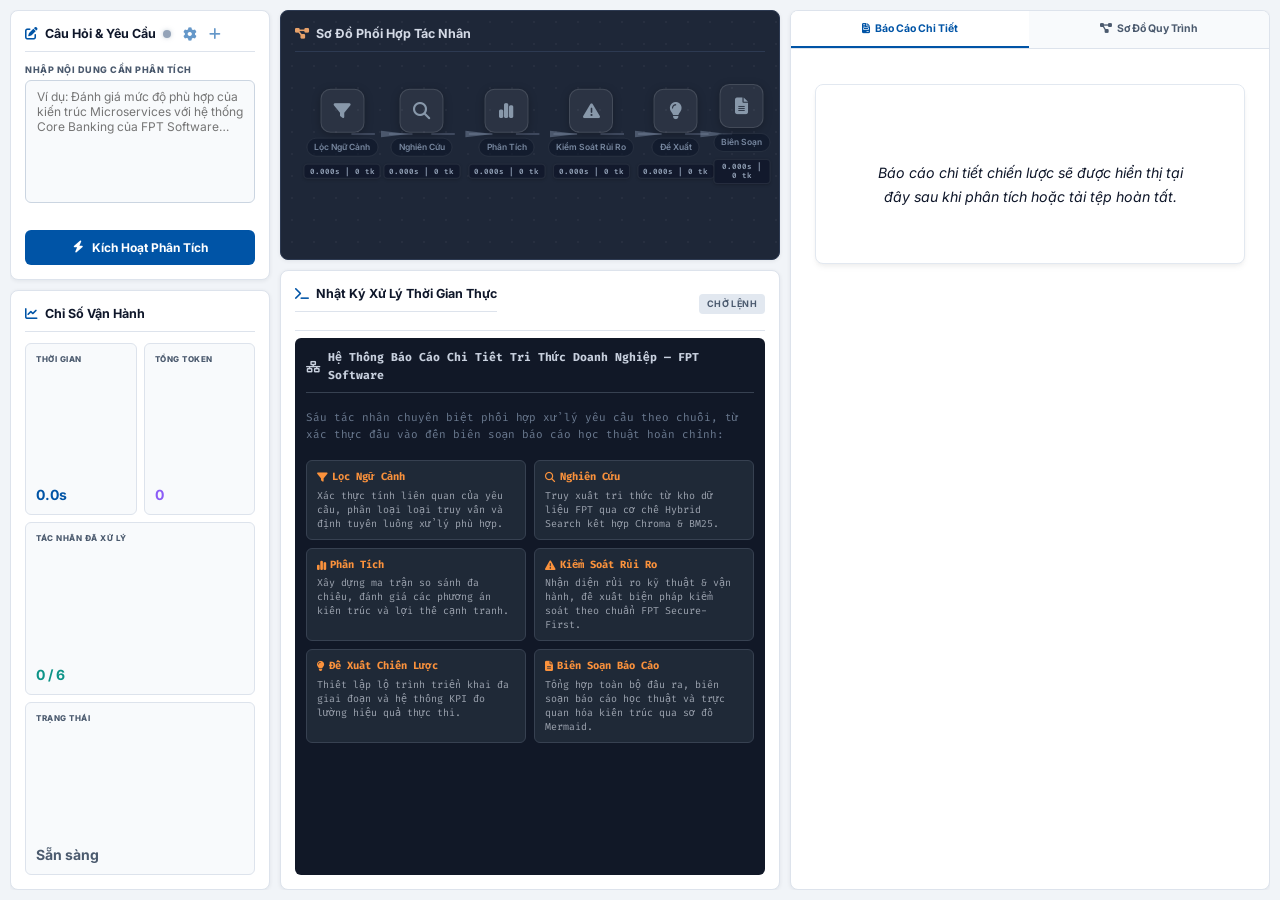
==== commit 1e9733de: "Bỏ tính năng tải tệp lên, tắt chạy ngầm: stop=dừng hẳn, SSE drop=ngắt luôn, không auto-restore khi r" ====
--- a/static/index.html
+++ b/static/index.html
@@ -86,15 +86,10 @@
                         <button id="run-btn" class="glow-button" style="flex-grow: 1;">
                             <i class="fa-solid fa-bolt"></i> Kích Hoạt Phân Tích
                         </button>
-                        <button id="stop-btn" type="button" class="glow-button" style="background: var(--fpt-orange); display: none; width: auto; padding: 10px 14px;" title="Tạm Dừng Phân Tích">
-                            <i class="fa-solid fa-pause"></i> Tạm Dừng
-                        </button>
-                        <button id="chat-upload-btn" type="button" class="action-btn" title="Tải lên tệp báo cáo (.md, .txt) hoặc sơ đồ (.png, .svg)" style="padding: 10px 12px; font-size: 13px; border-radius: 6px; min-width: 38px;">
-                            <i class="fa-solid fa-paperclip"></i>
-                        </button>
-                        <input type="file" id="chat-file-input" accept=".md,.txt,.png,.jpg,.jpeg,.svg" style="display: none;">
-                    </div>
-                    <div id="chat-upload-status-text" style="display:none; font-size:10px; color:var(--text-muted); margin-top:4px;"></div>
+                        <button id="stop-btn" type="button" class="glow-button" style="background: var(--fpt-orange); display: none; width: auto; padding: 10px 14px;" title="Dừng Phân Tích">
+                            <i class="fa-solid fa-stop"></i> Dừng
+                        </button>
+                    </div>
 
                     <!-- Download Buttons (hidden until report is ready) -->
                     <div id="download-group" style="display:none; flex-direction:column; gap:6px; margin-top:10px;">
@@ -333,6 +328,6 @@
     </div>
 
     <!-- App Script -->
-    <script src="app.js?v=37"></script>
+    <script src="app.js?v=38"></script>
 </body>
 </html>
